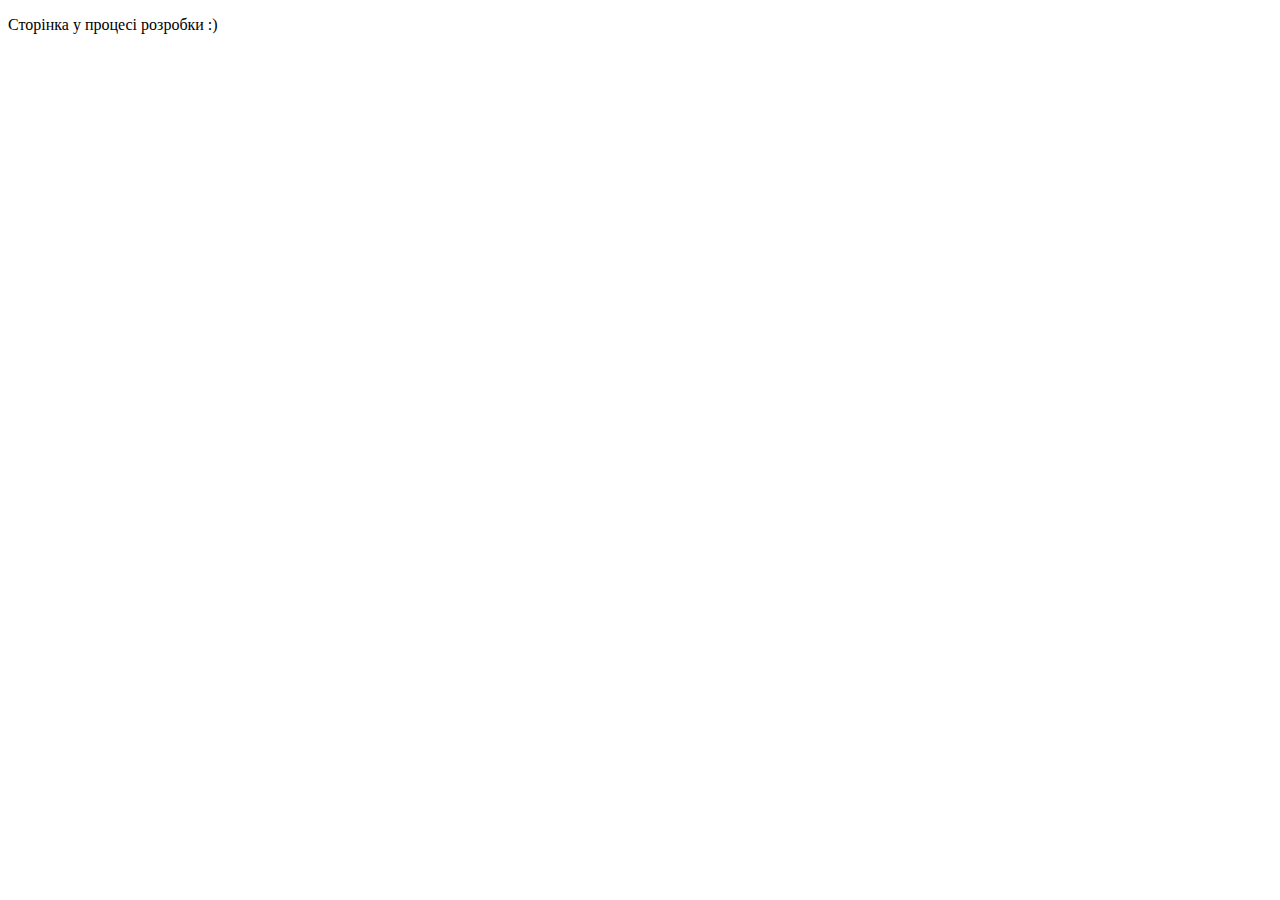
==== articles.html @ 696092bc "Update articles.html" ====
<!DOCTYPE html>
<html lang="en">
<head>
    <meta charset="UTF-8">
    <meta http-equiv="X-UA-Compatible" content="IE=edge">
    <meta name="viewport" content="width=device-width, initial-scale=1.0">
    <title>Статті</title>
</head>
<body>
    <p>Сторінка у процесі розробки :)</p>
</body>
</html>
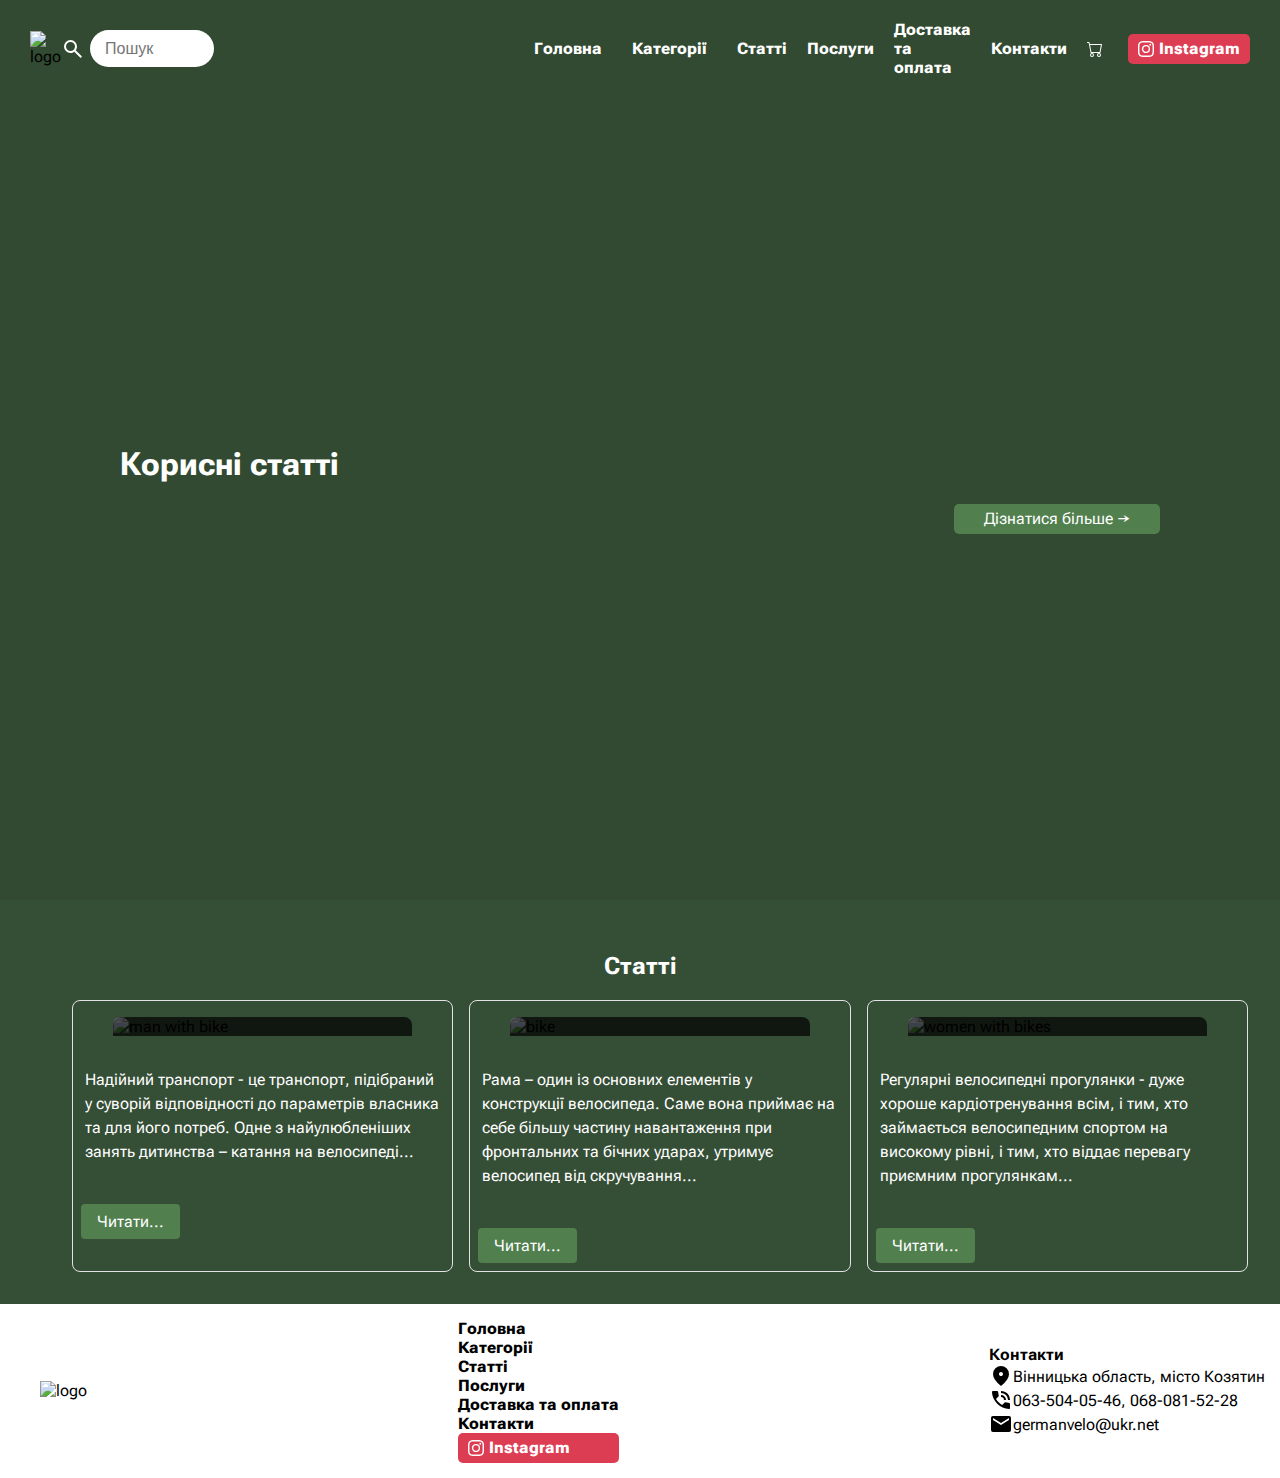
==== commit d567451b: "Update articles.html" ====
--- a/articles.html
+++ b/articles.html
@@ -1,12 +1,202 @@
 <!DOCTYPE html>
 <html lang="en">
+
 <head>
-    <meta charset="UTF-8">
-    <meta http-equiv="X-UA-Compatible" content="IE=edge">
-    <meta name="viewport" content="width=device-width, initial-scale=1.0">
-    <title>Статті</title>
+    <title>Eurobikes - велосипеди з Європи</title>
+    <link rel="preconnect" href="https://fonts.googleapis.com">
+    <link rel="preconnect" href="https://fonts.gstatic.com" crossorigin>
+    <link
+        href="https://fonts.googleapis.com/css2?family=Quicksand:wght@300&family=Roboto+Flex:opsz,wght@8..144,100&display=swap"
+        rel="stylesheet">
 </head>
+
 <body>
-    <p>Сторінка у процесі розробки :)</p>
+    <header class="header header-articles">
+        <nav class="navigation">
+            <div class="main-image">
+                <a href="/eurobikes/index.html">
+                    <img src="D:\eurobikes\images\logo.png" alt="logo">
+                </a>
+            </div>
+            <div class="search">
+                <div class="search-image">
+                    <svg style="color: white" xmlns="http://www.w3.org/2000/svg" width="24" height="24"
+                        viewBox="0 0 24 24">
+                        <path fill="currentColor"
+                            d="m19.6 21l-6.3-6.3q-.75.6-1.725.95Q10.6 16 9.5 16q-2.725 0-4.612-1.887Q3 12.225 3 9.5q0-2.725 1.888-4.613Q6.775 3 9.5 3t4.613 1.887Q16 6.775 16 9.5q0 1.1-.35 2.075q-.35.975-.95 1.725l6.3 6.3ZM9.5 14q1.875 0 3.188-1.312Q14 11.375 14 9.5q0-1.875-1.312-3.188Q11.375 5 9.5 5Q7.625 5 6.312 6.312Q5 7.625 5 9.5q0 1.875 1.312 3.188Q7.625 14 9.5 14Z" />
+                    </svg>
+                </div>
+                <input class="search-input" type="text" placeholder="Пошук">
+            </div>
+            <ul class="nav-list">
+                <li class="nav-links">
+                    <a href="/eurobikes/index.html">Головна</a>
+                </li>
+                <li class="nav-links">
+                    <div class="dropdown">
+                        <button class="dropbtn">Категорії
+                            <i class="fa fa-caret-down"></i>
+                        </button>
+                        <div class="dropdown-content">
+                            <a href="#">Дорожні</a>
+                            <a href="#">Гірські</a>
+                            <a href="#">Шосейні</a>
+                            <a href="#">Електровелосипеди</a>
+                            <a href="#">Гібриди</a>
+                            <a href="#">Дитячі</a>
+                            <a href="#">Аксесуари та запчастини</a>
+                        </div>
+                    </div>
+                </li>
+                <li class="nav-links">
+                    <a href="/eurobikes/articles.html">Статті</a>
+                </li>
+                <li class="nav-links">
+                    <a href="/eurobikes/service.html">Послуги</a>
+                </li>
+                <li class="nav-links">
+                    <a href="/eurobikes/delivery.html">Доставка та оплата</a>
+                </li>
+                <li class="nav-links">
+                    <a href="/eurobikes/contacts.html">Контакти</a>
+                </li>
+                <li class="nav-links">
+                    <a href="">
+                        <div class="insta-img">
+                            <svg xmlns="http://www.w3.org/2000/svg" width="16" height="16" fill="currentColor" class="bi bi-cart" viewBox="0 0 16 16"> <path d="M0 1.5A.5.5 0 0 1 .5 1H2a.5.5 0 0 1 .485.379L2.89 3H14.5a.5.5 0 0 1 .491.592l-1.5 8A.5.5 0 0 1 13 12H4a.5.5 0 0 1-.491-.408L2.01 3.607 1.61 2H.5a.5.5 0 0 1-.5-.5zM3.102 4l1.313 7h8.17l1.313-7H3.102zM5 12a2 2 0 1 0 0 4 2 2 0 0 0 0-4zm7 0a2 2 0 1 0 0 4 2 2 0 0 0 0-4zm-7 1a1 1 0 1 1 0 2 1 1 0 0 1 0-2zm7 0a1 1 0 1 1 0 2 1 1 0 0 1 0-2z"/> </svg>
+                        </div>
+                    </a>
+                </li>
+                <li class="nav-links">
+                    <a href="https://www.instagram.com/eurobikes_com_ua/">
+                        <div class="insta-img">
+                            <svg style="color: white" xmlns="http://www.w3.org/2000/svg" width="16" height="16"
+                                fill="currentColor" class="instagram" viewBox="0 0 16 16">
+                                <path
+                                    d="M8 0C5.829 0 5.556.01 4.703.048 3.85.088 3.269.222 2.76.42a3.917 3.917 0 0 0-1.417.923A3.927 3.927 0 0 0 .42 2.76C.222 3.268.087 3.85.048 4.7.01 5.555 0 5.827 0 8.001c0 2.172.01 2.444.048 3.297.04.852.174 1.433.372 1.942.205.526.478.972.923 1.417.444.445.89.719 1.416.923.51.198 1.09.333 1.942.372C5.555 15.99 5.827 16 8 16s2.444-.01 3.298-.048c.851-.04 1.434-.174 1.943-.372a3.916 3.916 0 0 0 1.416-.923c.445-.445.718-.891.923-1.417.197-.509.332-1.09.372-1.942C15.99 10.445 16 10.173 16 8s-.01-2.445-.048-3.299c-.04-.851-.175-1.433-.372-1.941a3.926 3.926 0 0 0-.923-1.417A3.911 3.911 0 0 0 13.24.42c-.51-.198-1.092-.333-1.943-.372C10.443.01 10.172 0 7.998 0h.003zm-.717 1.442h.718c2.136 0 2.389.007 3.232.046.78.035 1.204.166 1.486.275.373.145.64.319.92.599.28.28.453.546.598.92.11.281.24.705.275 1.485.039.843.047 1.096.047 3.231s-.008 2.389-.047 3.232c-.035.78-.166 1.203-.275 1.485a2.47 2.47 0 0 1-.599.919c-.28.28-.546.453-.92.598-.28.11-.704.24-1.485.276-.843.038-1.096.047-3.232.047s-2.39-.009-3.233-.047c-.78-.036-1.203-.166-1.485-.276a2.478 2.478 0 0 1-.92-.598 2.48 2.48 0 0 1-.6-.92c-.109-.281-.24-.705-.275-1.485-.038-.843-.046-1.096-.046-3.233 0-2.136.008-2.388.046-3.231.036-.78.166-1.204.276-1.486.145-.373.319-.64.599-.92.28-.28.546-.453.92-.598.282-.11.705-.24 1.485-.276.738-.034 1.024-.044 2.515-.045v.002zm4.988 1.328a.96.96 0 1 0 0 1.92.96.96 0 0 0 0-1.92zm-4.27 1.122a4.109 4.109 0 1 0 0 8.217 4.109 4.109 0 0 0 0-8.217zm0 1.441a2.667 2.667 0 1 1 0 5.334 2.667 2.667 0 0 1 0-5.334z"
+                                    fill="white"></path>
+                            </svg>
+                        </div>
+                        <p>Instagram</p>
+                    </a>
+                </li>
+            </ul>
+            <div class="nav-toggle">
+                <svg aria-hidden="true" focusable="false" data-prefix="fas" data-icon="bars" role="img"
+                    xmlns="http://www.w3.org/2000/svg" viewBox="0 0 448 512" class="svg-lines">
+                    <path fill="currentColor"
+                        d="M16 132h416c8.837 0 16-7.163 16-16V76c0-8.837-7.163-16-16-16H16C7.163 60 0 67.163 0 76v40c0 8.837 7.163 16 16 16zm0 160h416c8.837 0 16-7.163 16-16v-40c0-8.837-7.163-16-16-16H16c-8.837 0-16 7.163-16 16v40c0 8.837 7.163 16 16 16zm0 160h416c8.837 0 16-7.163 16-16v-40c0-8.837-7.163-16-16-16H16c-8.837 0-16 7.163-16 16v40c0 8.837 7.163 16 16 16z"
+                        class=""></path>
+                </svg>
+            </div>
+        </nav>
+        <div class="contacts">
+            <div class="title">
+                <h1>Корисні статті</h1>
+            </div>
+            <div class="link left">
+                <a href="#breweries">Дізнатися більше →</a>
+            </div>
+        </div>
+    </header>
+        <section class="breweries" id="breweries">
+            <div class="page-header2">
+                <h2>Статті</h2>
+            </div>
+            <ul>
+                <li>
+                    <figure>
+                    <img src="D:\eurobikes\images\article1.jpg" alt="man with bike">
+                    <figcaption><h3>Як обрати велосипед?</h3></figcaption>
+                    </figure>
+                    <p>
+                        Надійний транспорт - це транспорт, підібраний у суворій відповідності до параметрів власника та для його потреб. Одне з найулюбленіших занять дитинства – катання на велосипеді...
+                    </p>
+                    <a href="#">Читати...</a>
+                </li>
+                <li>
+                    <figure>
+                    <img src="D:\eurobikes\images\article2.jpg" alt="bike">
+                    <figcaption><h3>Велосипедні рами. Який матеріал краще?</h3></figcaption>
+                    </figure>
+                    <p>
+                        Рама – один із основних елементів у конструкції велосипеда. Саме вона приймає на себе більшу частину навантаження при фронтальних та бічних ударах, утримує велосипед від скручування...
+                    </p>
+                    <a href="#">Читати...</a>
+                </li>
+                <li>
+                    <figure>
+                        <img src="D:\eurobikes\images\article3.jpg" alt="women with bikes">
+                        <figcaption><h3>Жіночі велосипеди</h3></figcaption>
+                    </figure>
+                    <p>
+                        Регулярні велосипедні прогулянки - дуже хороше кардіотренування всім, і тим, хто займається велосипедним спортом на високому рівні, і тим, хто віддає перевагу приємним прогулянкам...
+                    </p>
+                    <a href="#">Читати...</a>
+                </li>
+            </ul>
+        </section>
+    <div>
+        <footer>
+            <div class="logo">
+                <a href="">
+                    <img src="D:\eurobikes\images\logo.png" alt="logo">
+                </a>
+            </div>
+            <ul class="nav-list footer-nav">
+                <li class="nav-links">
+                    <a href="/eurobikes/index.html">Головна</a>
+                </li>
+                <li class="nav-links">
+                    <a href="">Категорії</a>
+                </li>
+                <li class="nav-links">
+                    <a href="/eurobikes/articles.html">Статті</a>
+                </li>
+                <li class="nav-links">
+                    <a href="/eurobikes/service.html">Послуги</a>
+                </li>
+                <li class="nav-links">
+                    <a href="/eurobikes/delivery.html">Доставка та оплата</a>
+                </li>
+                <li class="nav-links">
+                    <a href="/eurobikes/contacts.html">Контакти</a>
+                </li>
+                <li class="nav-links">
+                    <a href="https://www.instagram.com/eurobikes_com_ua/">
+                        <div class="insta-img">
+                            <svg style="color: white" xmlns="http://www.w3.org/2000/svg" width="16" height="16"
+                                fill="currentColor" class="instagram" viewBox="0 0 16 16">
+                                <path
+                                    d="M8 0C5.829 0 5.556.01 4.703.048 3.85.088 3.269.222 2.76.42a3.917 3.917 0 0 0-1.417.923A3.927 3.927 0 0 0 .42 2.76C.222 3.268.087 3.85.048 4.7.01 5.555 0 5.827 0 8.001c0 2.172.01 2.444.048 3.297.04.852.174 1.433.372 1.942.205.526.478.972.923 1.417.444.445.89.719 1.416.923.51.198 1.09.333 1.942.372C5.555 15.99 5.827 16 8 16s2.444-.01 3.298-.048c.851-.04 1.434-.174 1.943-.372a3.916 3.916 0 0 0 1.416-.923c.445-.445.718-.891.923-1.417.197-.509.332-1.09.372-1.942C15.99 10.445 16 10.173 16 8s-.01-2.445-.048-3.299c-.04-.851-.175-1.433-.372-1.941a3.926 3.926 0 0 0-.923-1.417A3.911 3.911 0 0 0 13.24.42c-.51-.198-1.092-.333-1.943-.372C10.443.01 10.172 0 7.998 0h.003zm-.717 1.442h.718c2.136 0 2.389.007 3.232.046.78.035 1.204.166 1.486.275.373.145.64.319.92.599.28.28.453.546.598.92.11.281.24.705.275 1.485.039.843.047 1.096.047 3.231s-.008 2.389-.047 3.232c-.035.78-.166 1.203-.275 1.485a2.47 2.47 0 0 1-.599.919c-.28.28-.546.453-.92.598-.28.11-.704.24-1.485.276-.843.038-1.096.047-3.232.047s-2.39-.009-3.233-.047c-.78-.036-1.203-.166-1.485-.276a2.478 2.478 0 0 1-.92-.598 2.48 2.48 0 0 1-.6-.92c-.109-.281-.24-.705-.275-1.485-.038-.843-.046-1.096-.046-3.233 0-2.136.008-2.388.046-3.231.036-.78.166-1.204.276-1.486.145-.373.319-.64.599-.92.28-.28.546-.453.92-.598.282-.11.705-.24 1.485-.276.738-.034 1.024-.044 2.515-.045v.002zm4.988 1.328a.96.96 0 1 0 0 1.92.96.96 0 0 0 0-1.92zm-4.27 1.122a4.109 4.109 0 1 0 0 8.217 4.109 4.109 0 0 0 0-8.217zm0 1.441a2.667 2.667 0 1 1 0 5.334 2.667 2.667 0 0 1 0-5.334z"
+                                    fill="white"></path>
+                            </svg>
+                        </div>
+                        <p>Instagram</p>
+                    </a>
+                </li>
+            </ul>
+            <div class="footer-contacts">
+                <div class="footer-title">Контакти</div>
+                <div class="footer-item"><svg xmlns="http://www.w3.org/2000/svg" width="24" height="24"
+                        viewBox="0 0 24 24">
+                        <path fill="currentColor"
+                            d="M12 12q.825 0 1.413-.588Q14 10.825 14 10t-.587-1.413Q12.825 8 12 8q-.825 0-1.412.587Q10 9.175 10 10q0 .825.588 1.412Q11.175 12 12 12Zm0 10q-4.025-3.425-6.012-6.363Q4 12.7 4 10.2q0-3.75 2.413-5.975Q8.825 2 12 2t5.587 2.225Q20 6.45 20 10.2q0 2.5-1.987 5.437Q16.025 18.575 12 22Z" />
+                    </svg></i> Вінницька область, місто Козятин</div>
+                <div class="footer-item"><svg xmlns="http://www.w3.org/2000/svg" width="24" height="24"
+                        viewBox="0 0 24 24">
+                        <path fill="currentColor"
+                            d="M19 11.95q0-2.925-2.038-4.963Q14.925 4.95 12 4.95v-2q1.875 0 3.513.712q1.637.713 2.85 1.926q1.212 1.212 1.925 2.85Q21 10.075 21 11.95Zm-4 0q0-1.25-.875-2.125T12 8.95v-2q2.075 0 3.538 1.462Q17 9.875 17 11.95ZM19.95 21q-3.225 0-6.287-1.438q-3.063-1.437-5.425-3.8q-2.363-2.362-3.8-5.425Q3 7.275 3 4.05q0-.45.3-.75t.75-.3H8.1q.35 0 .625.225t.325.575l.65 3.5q.05.35-.012.637q-.063.288-.288.513L7 10.9q1.05 1.8 2.625 3.375T13.1 17l2.35-2.35q.225-.225.588-.338q.362-.112.712-.062l3.45.7q.35.075.575.337q.225.263.225.613v4.05q0 .45-.3.75t-.75.3Z" />
+                    </svg> 063-504-05-46, 068-081-52-28</div>
+                <div class="footer-item"><svg xmlns="http://www.w3.org/2000/svg" width="24" height="24"
+                        viewBox="0 0 24 24">
+                        <path fill="currentColor"
+                            d="m20 8l-8 5l-8-5V6l8 5l8-5m0-2H4c-1.11 0-2 .89-2 2v12a2 2 0 0 0 2 2h16a2 2 0 0 0 2-2V6a2 2 0 0 0-2-2Z" />
+                    </svg>germanvelo@ukr.net</div>
+            </div>
+        </footer>
+    </div>
+    <link rel="stylesheet" href="style.css">
 </body>
+
 </html>
--- a/style.css
+++ b/style.css
@@ -0,0 +1,576 @@
+body {
+    margin: 0px;
+    font-family: 'Roboto Flex', sans-serif;
+    font-size: 16px;
+    background-color: #354e36;
+}
+
+ul {
+    margin: 0px;
+    list-style-type: none;
+}
+
+a {
+    text-decoration: none;
+    color: inherit;
+}
+
+article {
+    display: block;
+}
+
+form {
+    display: block;
+    margin-top: 0em;
+}
+
+.header {
+    background-image: url(https://cdn.shopify.com/s/files/1/0940/6140/files/2023_Trek_Fuel_Ex_E_Dane_Perras_cover.original_1600x.jpg?v=1658535803);
+    height: calc(100vh - 40px);
+    background-size: cover;
+    background-position: 50%;
+    background-repeat: no-repeat;
+    display: flex;
+    flex-direction: column;
+    padding: 20px;
+}
+
+.header::after {
+    content: "";
+    background: #2e452c;
+    position: absolute;
+    opacity: .5;
+    top: 0;
+    left: 0;
+    height: 100%;
+    width: 100%;
+    transition: all .25s ease;
+}
+
+.header-contacts {
+    background-image: url(https://ecf.com/sites/ecf.com/files/field/image/Brussels%20car%20free%20day.JPEG.png);
+}
+
+.header-contacts::after {
+    opacity: .9;
+}
+
+.navigation {
+    justify-content: space-between;
+    display: flex;
+    position: relative;
+    z-index: 1;
+}
+
+.main-image {
+    display: flex;
+    align-items: center;
+}
+
+.main-image img {
+    height: 40px;
+    margin-left: 10px;
+}
+
+.search {
+    display: flex;
+    justify-content: center;
+    align-items: center;
+    margin: 0 270px 0 0;
+}
+
+.search-image {
+    display: flex;
+    height: 100%;
+    align-items: center;
+    margin-right: 5px;
+}
+
+.search-input {
+    padding: 10px;
+    border: none;
+    border-radius: 20px;
+    font-size: 16px;
+    outline: none;
+    width: 100%;
+}
+
+.search-input {
+    background-color: white;
+    height: 30%;
+    outline: 0;
+    padding-inline-end: calc(var(--ntp-realbox-voice-icon-offset) + var(--ntp-realbox-icon-width) + var(--ntp-realbox-inner-icon-margin));
+    padding-inline-start: 15px;
+    position: relative;
+    border: none;
+    border-radius: 20px;
+    font-size: 16px;
+    width: 100%;
+}
+
+.nav-list li:last-of-type a {
+    display: flex;
+    align-items: center;
+    height: 30px;
+    padding: 0 10px;
+    background-color: #dd3d53;
+    border-radius: 5px;
+    transition: all .25s ease;
+}
+
+.nav-list li:last-of-type a:hover {
+    background-color: #c9233a;
+}
+
+.nav-list {
+    display: flex;
+    align-items: center;
+}
+
+.nav-list li {
+    position: relative;
+    color: white;
+    font-weight: 800;
+    font-size: 16px;
+    padding: 0px 10px;
+}
+
+.nav-links::after {
+    content: "";
+    background-color: white;
+    height: 2px;
+    width: 100%;
+    left: 0px;
+    bottom: -8px;
+    position: absolute;
+    transform: scale(0);
+    transition: all 0.25s ease;
+}
+
+.nav-links:hover {
+    transition: all 0.25s ease;
+}
+
+.nav-links:hover::after {
+    transform: scale(1);
+}
+
+.insta-img {
+    display: flex;
+    height: 100%;
+    align-items: center;
+    margin-right: 5px;
+}
+
+.nav-toggle {
+    display: none;
+}
+
+.svg-lines {
+    display: inline-block;
+    font-size: inherit;
+    height: 2.5em;
+    vertical-align: -0.125em;
+    color: white;
+    position: relative;
+    z-index: 1;
+}
+
+@media screen and (max-width: 960px) {
+    .nav-list {
+        display: none;
+    }
+
+    .nav-toggle {
+        display: block;
+    }
+}
+
+.welcome {
+    max-width: 100%;
+    position: relative;
+    z-index: 1;
+    margin: auto 100px;
+}
+
+.welcome-txt {
+    color: white;
+    float: right;
+    text-align: right;
+}
+
+.link {
+    clear: both;
+    float: right;
+}
+
+.location {
+    float: left;
+}
+
+.link a {
+    display: inline-flex;
+    align-items: center;
+    color: white;
+    background-color: #51804e;
+    padding-right: 30px;
+    padding-left: 30px;
+    border-radius: 5px;
+    height: 30px;
+}
+
+.link a:hover {
+    transition: all 0.25s ease;
+}
+
+.titles {
+    display: flex;
+    align-items: center;
+    justify-content: center;
+}
+
+.lorem {
+    margin: 10px 20px;
+    font-size: 24px;
+}
+
+.container {
+    display: flex;
+    justify-content: space-between;
+}
+
+#content {
+    display: flex;
+    justify-content: space-between;
+    align-items: flex-start;
+    padding: 15px;
+    background: #fff;
+}
+
+.row-fluid {
+    padding: 40px;
+    width: 100%;
+}
+
+.middle-info {
+    padding-left: 25px;
+    border-left: 1px solid #e9e9e9;
+    float: right;
+    margin-bottom: 0;
+    min-height: 380px;
+    width: calc(100% - 300px);
+}
+
+.sidebar {
+    width: max-content;
+    border-radius: 4px;
+    padding-top: 24px;
+    padding-bottom: 24px;
+}
+
+.sidebar-header {
+    font-size: 22px;
+    line-height: 26px;
+    margin: 0 0 15px;
+    padding: 0 0 10px;
+    border-bottom: 1px dashed #d9d9d9;
+}
+
+.sidebar-content a {
+    display: block;
+    line-height: 40px;
+    padding: 3px 10px;
+    margin: 0;
+    color: #616161;
+    transition: all 0.2s ease-out;
+}
+
+.shop-menu {
+    overflow: hidden;
+    border-bottom: 1px dotted #ccc;
+    padding: 0;
+    margin: 0;
+}
+
+.breweries {
+    padding: 2rem;
+}
+
+.page-header2 {
+    display: flex;
+    align-items: center;
+    justify-content: center;
+}
+
+.page-header2 {
+    color: #fff;
+}
+
+.breweries>ul {
+    display: grid;
+    grid-template-columns: repeat(auto-fit, minmax(320px, 1fr));
+    grid-gap: 1rem;
+}
+
+.breweries>ul>li {
+    border: 1px solid #E2E2E2;
+    border-radius: .5rem;
+}
+
+.breweries>ul>li>figure {
+    max-height: 220px;
+    overflow: hidden;
+    border-top-left-radius: .5rem;
+    border-top-right-radius: .5rem;
+    position: relative;
+}
+
+.breweries>ul>li>figure>img {
+    width: 100%;
+}
+
+.breweries>ul>li>figure>figcaption {
+    position: absolute;
+    bottom: 0;
+    background-color: rgba(0, 0, 0, .7);
+    width: 100%;
+}
+
+.breweries>ul>li>figure>figcaption>h3 {
+    color: white;
+    padding: .75rem;
+    font-size: 1.25rem;
+}
+
+.breweries>ul>li>p {
+    font-size: 1rem;
+    line-height: 1.5;
+    padding: 1rem .75rem;
+    color: #fff;
+}
+
+.breweries>ul>li>a {
+    padding: .5rem 1rem;
+    margin: .5rem;
+    background-color: #51804e;
+    text-decoration: none;
+    color: white;
+    border-radius: .25rem;
+    text-align: center;
+    display: inline-block;
+}
+
+.breweries>ul>li>a:hover {
+    opacity: 0.5;
+    transition: all .25s ease;
+}
+
+.footer__title {
+    margin: 0 0 10px 0;
+    text-align: center;
+    font-weight: 700;
+    font-size: 20px;
+}
+
+.logo {
+    display: flex;
+    align-items: center;
+}
+
+.logo img {
+    height: 100px;
+    margin-left: 25px;
+}
+
+footer {
+    display: flex;
+    justify-content: space-between;
+    align-items: center;
+    padding: 15px;
+    background: #fff;
+}
+
+.footer-title {
+    font-weight: bold;
+}
+
+.footer-item {
+    display: flex;
+    justify-content: flex-start;
+    align-items: center;
+}
+
+.footer-nav {
+    display: block;
+    padding: 0;
+}
+
+.footer-nav li {
+    color: black;
+}
+
+.footer-nav li:last-of-type {
+    color: white;
+}
+
+.contacts {
+    max-width: 100%;
+    position: relative;
+    z-index: 1;
+    margin: auto 100px;
+}
+
+.title {
+    font-weight: bold;
+    color: #fff;
+}
+
+.item {
+    display: flex;
+    justify-content: flex-start;
+    align-items: center;
+    color: #fff;
+}
+
+.item p {
+    font-size: 20px;
+}
+
+.col {
+    width: 720px;
+}
+
+.contact-form {
+    border: 1px solid #d6dcdb;
+    margin-top: -1px;
+    overflow: hidden;
+    padding: 10px 20px 10px 20px;
+}
+
+.form-label {
+    align-items: center;
+    display: inline-flex;
+    height: 40px;
+}
+
+.form-input {
+    border: 1px solid #d6dcdb;
+    box-sizing: border-box;
+    font-size: 16px;
+    font-size: 1rem;
+    height: 40px;
+    outline: 0;
+    padding: 0 20px;
+    width: 100%;
+}
+
+.form-container {
+    display: flex;
+    justify-content: center;
+    align-items: center;
+    background-color: white;
+}
+
+.contact-form {
+    background-color: #51804e21;
+    padding: 20px;
+    border-radius: 5px;
+}
+
+.form-fields {
+    margin-bottom: 20px;
+}
+
+.form-group {
+    margin-bottom: 10px;
+}
+
+.form-group-input {
+    display: inline-block;
+}
+
+.form-input {
+    display: block;
+    width: 100%;
+    padding: 8px;
+    border: none;
+    border-radius: 4px;
+    box-sizing: border-box;
+}
+
+textarea.form-input {
+    height: 117px;
+    width: 675px;
+}
+
+.form-actions {
+    text-align: center;
+}
+
+.form-submit-button {
+    background-color: #51804e;
+    color: #fff;
+    border: none;
+    padding: 10px 20px;
+    border-radius: 4px;
+    cursor: pointer;
+    transition: background-color 0.3s ease;
+}
+
+.form-submit-button:hover {
+    background-color: #51804ecc;
+}
+
+
+/* The dropdown container */
+.dropdown {
+    float: left;
+    overflow: hidden;
+}
+
+/* Dropdown button */
+.dropdown .dropbtn {
+    font-size: 16px;
+    border: none;
+    outline: none;
+    color: white;
+    padding: 0px 10px;
+    background-color: inherit;
+    font-family: inherit;
+    font-weight: 800;
+    /* Important for vertical align on mobile phones */
+    margin: 0;
+    /* Important for vertical align on mobile phones */
+}
+
+/* Dropdown content (hidden by default) */
+.dropdown-content {
+    display: none;
+    position: absolute;
+    background-color: #f9f9f9c9;
+    min-width: 205px;
+    box-shadow: 0px 8px 16px 0px rgba(0, 0, 0, 0.2);
+    z-index: 1;
+    left: 50%;
+    transform: translateX(-50%);
+}
+
+/* Links inside the dropdown */
+.dropdown-content a {
+    float: none;
+    color: black;
+    padding: 3px 10px;
+    text-decoration: none;
+    display: block;
+    text-align: left;
+}
+
+/* Add a grey background color to dropdown links on hover */
+.dropdown-content a:hover {
+    background-color: #ddd;
+}
+
+/* Show the dropdown menu on hover */
+.dropdown:hover .dropdown-content {
+    display: block;
+}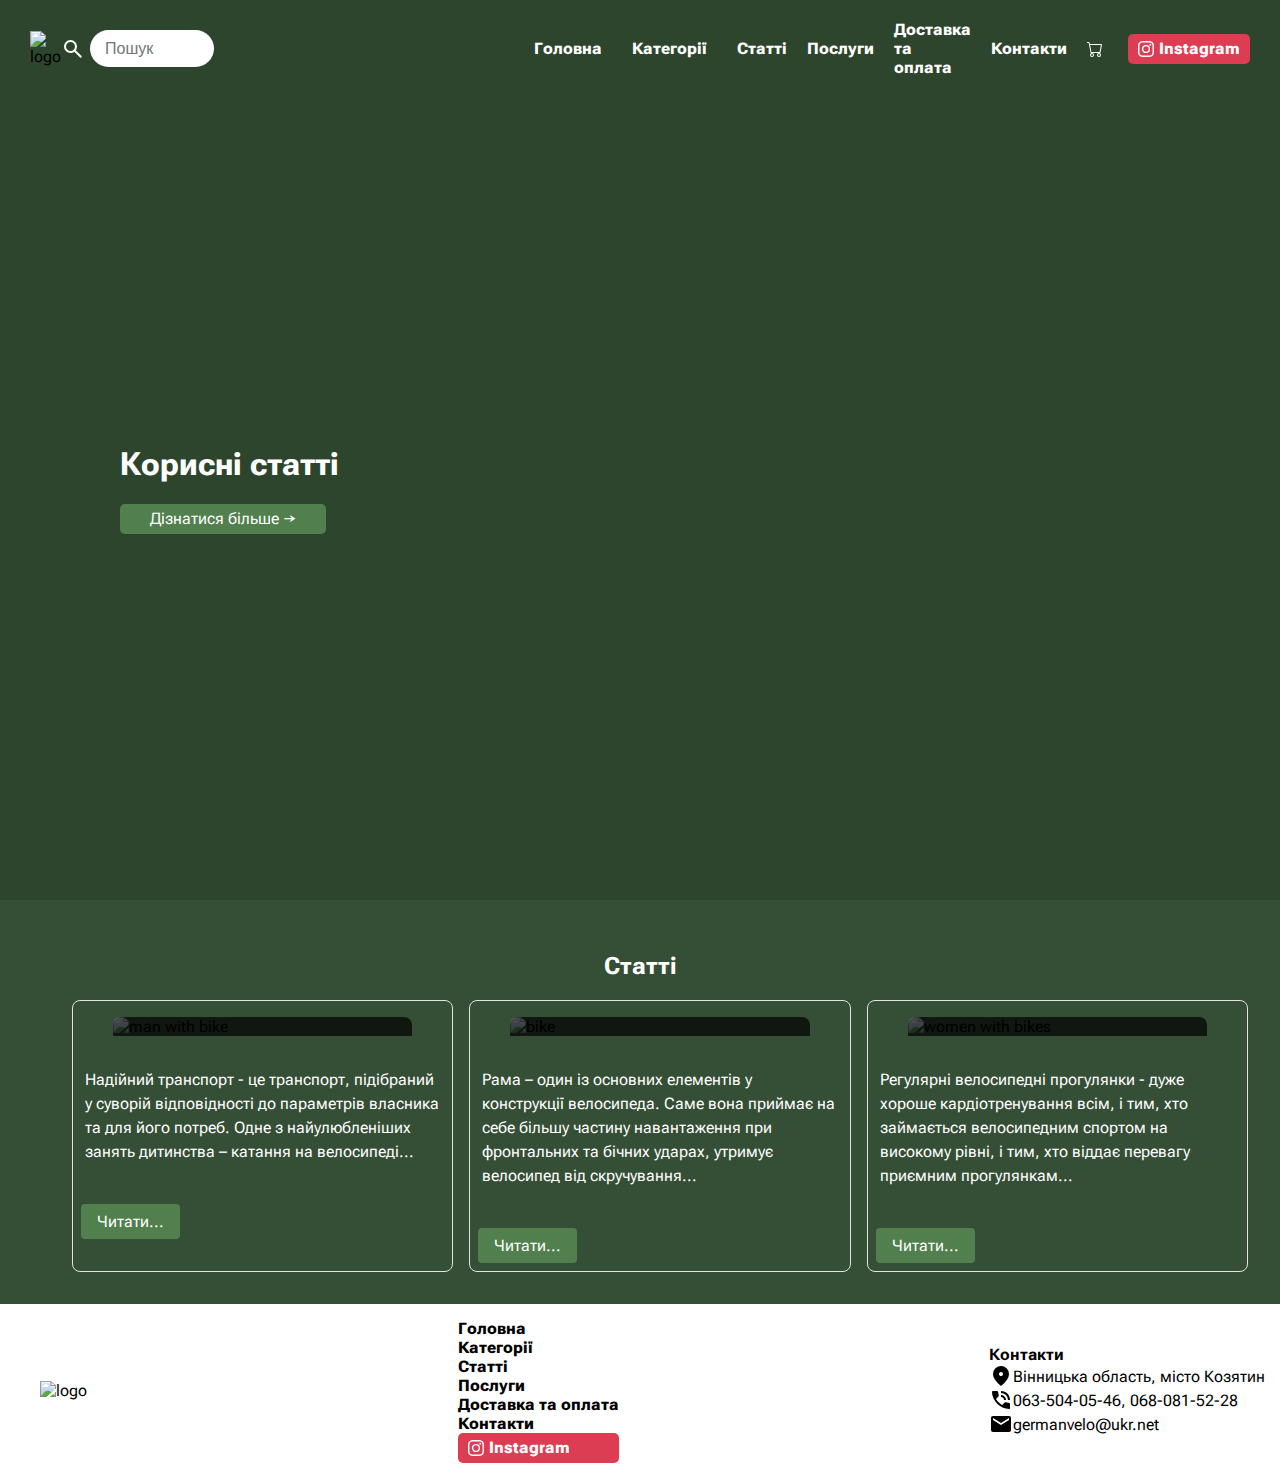
==== commit 1b7bbb80: "Update articles.html" ====
--- a/articles.html
+++ b/articles.html
@@ -106,7 +106,7 @@
             <ul>
                 <li>
                     <figure>
-                    <img src="D:\eurobikes\images\article1.jpg" alt="man with bike">
+                    <img src="https://github.com/Aitishnitsa/eurobikes/blob/main/images/article1.jpg?raw=true" alt="man with bike">
                     <figcaption><h3>Як обрати велосипед?</h3></figcaption>
                     </figure>
                     <p>
@@ -116,7 +116,7 @@
                 </li>
                 <li>
                     <figure>
-                    <img src="D:\eurobikes\images\article2.jpg" alt="bike">
+                    <img src="https://github.com/Aitishnitsa/eurobikes/blob/main/images/article2.jpg?raw=true" alt="bike">
                     <figcaption><h3>Велосипедні рами. Який матеріал краще?</h3></figcaption>
                     </figure>
                     <p>
@@ -126,7 +126,7 @@
                 </li>
                 <li>
                     <figure>
-                        <img src="D:\eurobikes\images\article3.jpg" alt="women with bikes">
+                        <img src="https://github.com/Aitishnitsa/eurobikes/blob/main/images/article3.jpg?raw=true" alt="women with bikes">
                         <figcaption><h3>Жіночі велосипеди</h3></figcaption>
                     </figure>
                     <p>
--- a/style.css
+++ b/style.css
@@ -52,6 +52,30 @@
 }
 
 .header-contacts::after {
+    opacity: .9;
+}
+
+.header-articles {
+    background-image: url(https://cdn.shopify.com/s/files/1/0250/6460/3682/products/BirdBike3_2.jpg?v=1654549266);
+}
+
+.header-articles::after {
+    opacity: .9;
+}
+
+.header-delivery {
+    background-image: url(https://cdn.shopify.com/s/files/1/0565/3141/9342/t/10/assets/mountain-1634571681091.png?v=1634571688);
+}
+
+.header-delivery::after {
+    opacity: .9;
+}
+
+.header-service {
+    background-image: url(https://cdn.outsideonline.com/wp-content/uploads/2022/12/DSC04816-Edit1.jpg);
+}
+
+.header-service::after {
     opacity: .9;
 }
 
@@ -204,7 +228,7 @@
     float: right;
 }
 
-.location {
+.left {
     float: left;
 }
 
@@ -573,4 +597,4 @@
 /* Show the dropdown menu on hover */
 .dropdown:hover .dropdown-content {
     display: block;
-}+}
